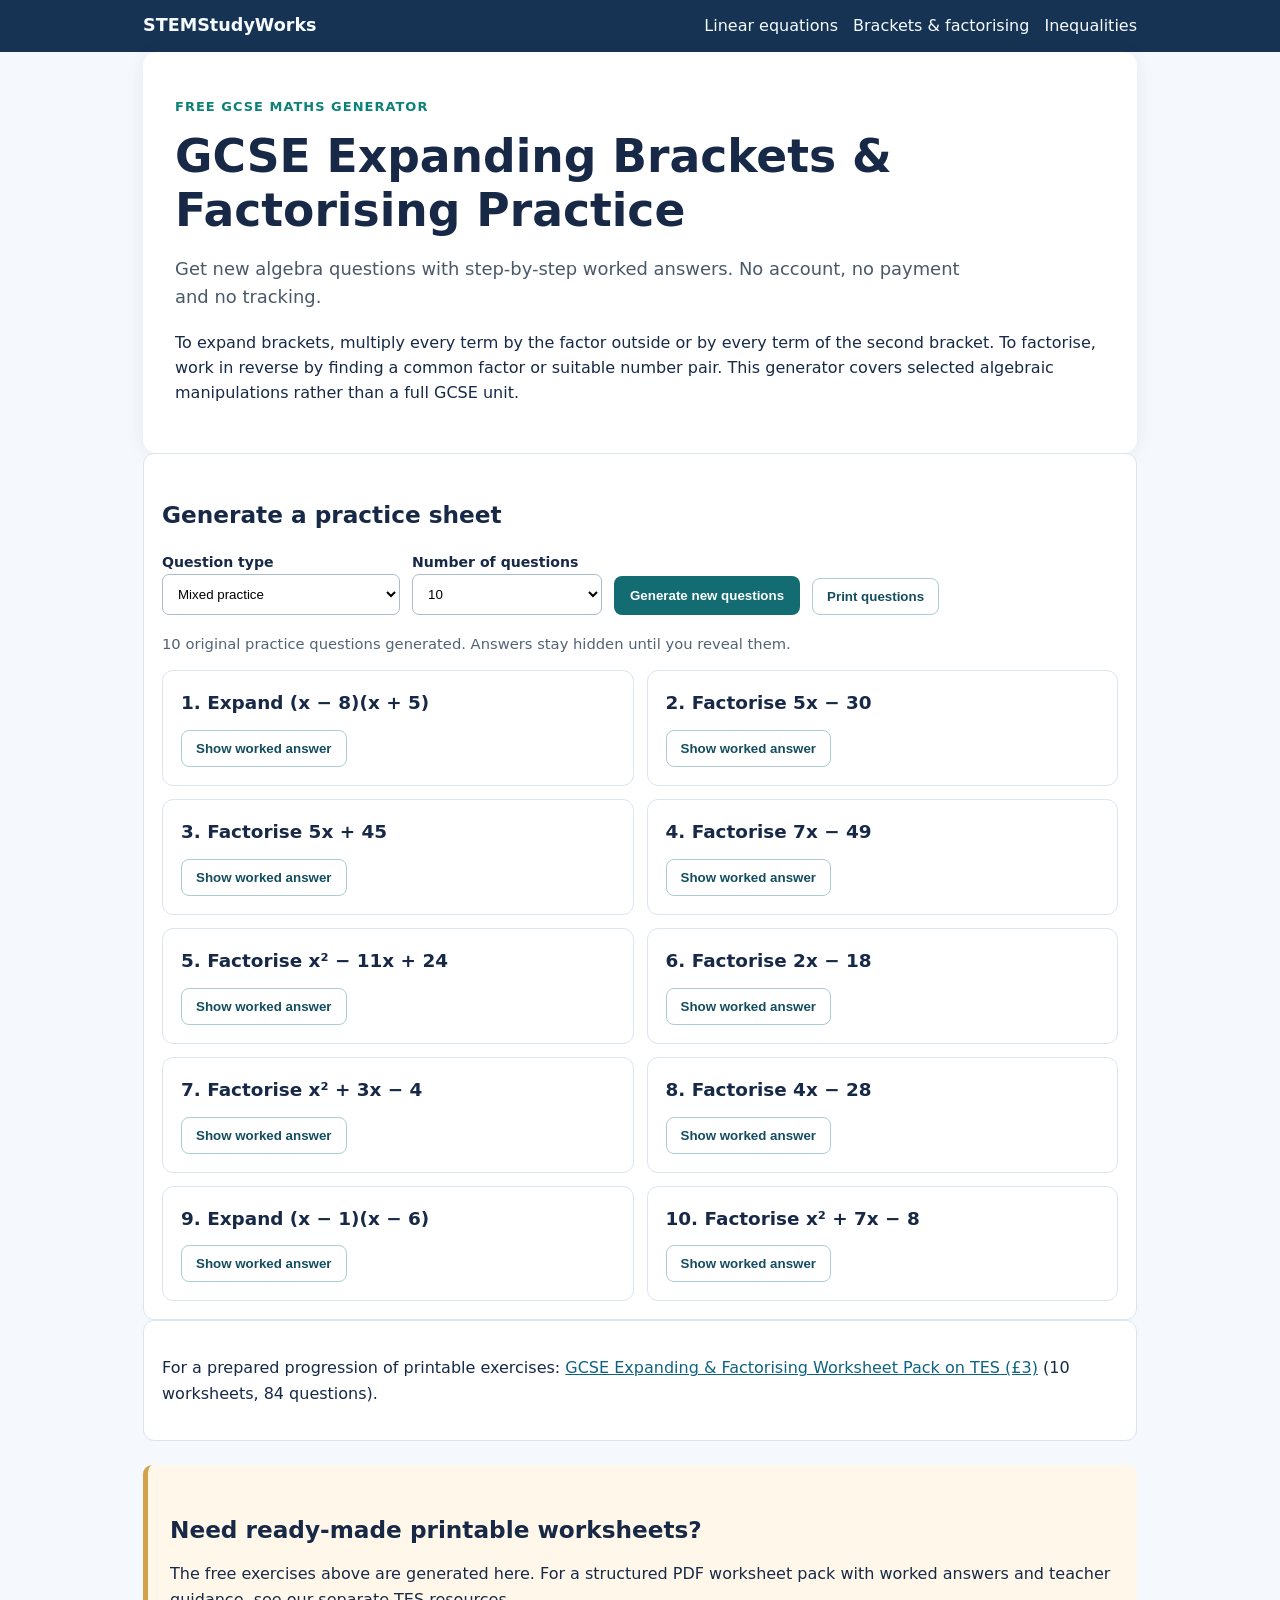
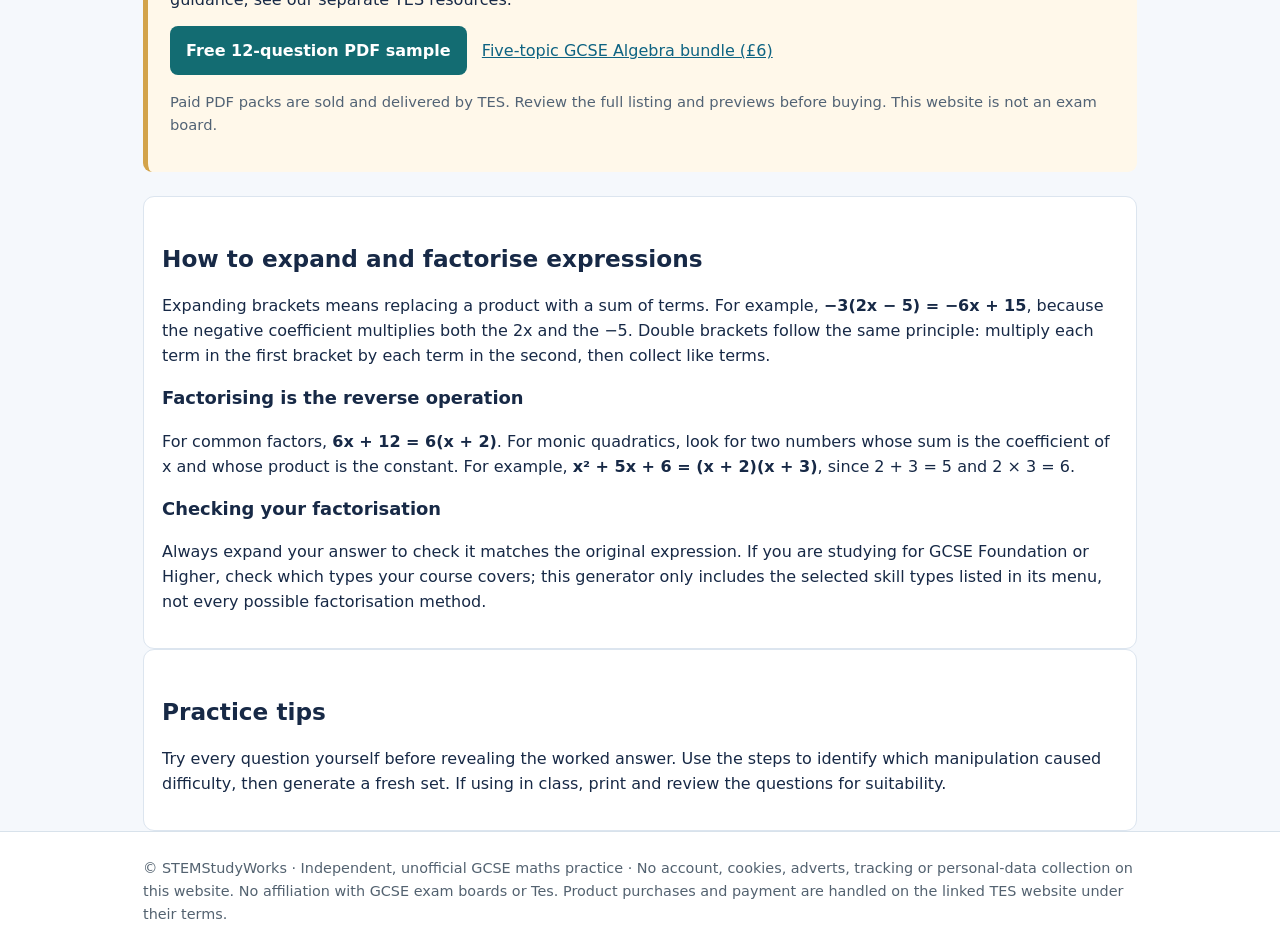
==== expanding-and-factorising/index.html @ 2da57f51 "Add files via upload" ====
<!doctype html><html lang="en-GB"><head><meta charset="utf-8"><meta name="viewport" content="width=device-width,initial-scale=1"><title>GCSE Expanding Brackets &amp; Factorising Practice | STEMStudyWorks</title><meta name="description" content="Generate free expanding brackets and factorising questions with answers for GCSE maths practice and revision. Includes single and double brackets."><meta name="robots" content="index,follow"><link rel="canonical" href="https://wuhao4493-png.github.io/stemstudyworks-practice/expanding-and-factorising/"><meta name="theme-color" content="#163353"><link rel="stylesheet" href="../assets/styles.css"><script defer src="../assets/app.js"></script></head><body><header><div class="wrap"><strong><a href="../index.html">STEMStudyWorks</a></strong><nav aria-label="Main navigation"><a href="../linear-equations/">Linear equations</a><a href="../expanding-and-factorising/">Brackets &amp; factorising</a><a href="../inequalities/">Inequalities</a></nav></div></header><main class="wrap"><section class="hero"><p class="eyebrow">Free GCSE Maths Generator</p><h1>GCSE Expanding Brackets & Factorising Practice</h1><p class="sub">Get new algebra questions with step-by-step worked answers. No account, no payment and no tracking.</p><p>To expand brackets, multiply every term by the factor outside or by every term of the second bracket. To factorise, work in reverse by finding a common factor or suitable number pair. This generator covers selected algebraic manipulations rather than a full GCSE unit.</p></section><section class="panel" data-generator="factor" aria-labelledby="practice-heading"><h2 id="practice-heading">Generate a practice sheet</h2><div class="controls"><div><label for="topic">Question type</label><select id="topic"><option value="mixed">Mixed practice</option><option value="expand-single">Expand one bracket</option><option value="expand-double">Expand double brackets</option><option value="factor-common">Factorise using a common factor</option><option value="factor-quadratic">Factorise monic quadratics</option></select></div><div><label for="count">Number of questions</label><select id="count"><option value="6">6</option><option value="10" selected>10</option><option value="16">16</option></select></div><button id="generate" class="primary">Generate new questions</button><button id="print" class="secondary" type="button">Print questions</button></div><p id="status" role="status" class="muted" aria-live="polite">Creating questions…</p><div id="practice-list" class="problems" aria-live="off"></div></section><section class="panel"><p>For a prepared progression of printable exercises: <a href="https://www.tes.com/teaching-resource/gcse-expanding-and-factorising-worksheets-13551936" rel="noopener">GCSE Expanding &amp; Factorising Worksheet Pack on TES (£3)</a> (10 worksheets, 84 questions).</p></section><section class="cta"><h2>Need ready-made printable worksheets?</h2><p>The free exercises above are generated here. For a structured PDF worksheet pack with worked answers and teacher guidance, see our separate TES resources.</p><p><a class="primary" href="https://www.tes.com/teaching-resource/gcse-linear-equations-free-worksheet-answers-13552716" rel="noopener">Free 12-question PDF sample</a> &nbsp; <a href="https://www.tes.com/teaching-resource/gcse-algebra-worksheets-bundle-with-answers-13552727" rel="noopener">Five-topic GCSE Algebra bundle (£6)</a></p><p class="note">Paid PDF packs are sold and delivered by TES. Review the full listing and previews before buying. This website is not an exam board.</p></section><section class="panel"><h2>How to expand and factorise expressions</h2><p>Expanding brackets means replacing a product with a sum of terms. For example, <strong>−3(2x − 5) = −6x + 15</strong>, because the negative coefficient multiplies both the 2x and the −5. Double brackets follow the same principle: multiply each term in the first bracket by each term in the second, then collect like terms.</p><h3>Factorising is the reverse operation</h3><p>For common factors, <strong>6x + 12 = 6(x + 2)</strong>. For monic quadratics, look for two numbers whose sum is the coefficient of x and whose product is the constant. For example, <strong>x² + 5x + 6 = (x + 2)(x + 3)</strong>, since 2 + 3 = 5 and 2 × 3 = 6.</p><h3>Checking your factorisation</h3><p>Always expand your answer to check it matches the original expression. If you are studying for GCSE Foundation or Higher, check which types your course covers; this generator only includes the selected skill types listed in its menu, not every possible factorisation method.</p></section><section class="panel"><h2>Practice tips</h2><p>Try every question yourself before revealing the worked answer. Use the steps to identify which manipulation caused difficulty, then generate a fresh set. If using in class, print and review the questions for suitability.</p></section></main><footer><div class="wrap">© STEMStudyWorks · Independent, unofficial GCSE maths practice · No account, cookies, adverts, tracking or personal-data collection on this website. No affiliation with GCSE exam boards or Tes. Product purchases and payment are handled on the linked TES website under their terms.</div></footer></body></html>
---- assets/styles.css ----
:root{font-family:system-ui,-apple-system,BlinkMacSystemFont,"Segoe UI",sans-serif;color:#172946;background:#f5f8fc;line-height:1.57}*{box-sizing:border-box}body{margin:0}a{color:#0e6382}a:hover{text-decoration:underline}header{background:#163353;color:#fff;padding:12px 0}header a{color:#f6fbff;text-decoration:none}header .wrap{display:flex;justify-content:space-between;gap:1rem;align-items:center;flex-wrap:wrap}header strong{font-size:1.1rem}nav{display:flex;gap:15px;flex-wrap:wrap}main{padding:2.2rem 0 4rem}.wrap{max-width:1030px;margin:auto;padding:0 18px}.hero{background:#fff;border-radius:14px;padding:32px;box-shadow:0 2px 20px #16335310}.eyebrow{color:#0c8177;text-transform:uppercase;letter-spacing:.08em;font-size:.81rem;font-weight:800}h1{font-size:clamp(1.8rem,4vw,2.85rem);line-height:1.18;margin:.35rem 0 1rem}h2{font-size:1.45rem;margin:1.6rem 0 .8rem}h3{font-size:1.12rem;margin:.4rem 0}.sub{font-size:1.12rem;max-width:790px;color:#4a5969}.grid{display:grid;grid-template-columns:repeat(auto-fit,minmax(230px,1fr));gap:15px}.tile,.panel,.item{background:white;border:1px solid #dce5ef;border-radius:11px;padding:18px}.tile{display:flex;flex-direction:column;gap:8px}.tile a{font-weight:750}.tile p{margin:0;color:#47596b}.tag{display:inline-block;padding:3px 9px;border-radius:15px;background:#d9f2ed;color:#116558;font-size:.78rem;width:max-content;font-weight:700}.primary{display:inline-block;background:#136c72;color:white;text-decoration:none;font-weight:750;border-radius:8px;padding:12px 16px;border:0;cursor:pointer}.primary:hover{background:#0b555a;color:#fff;text-decoration:none}.secondary{background:#fff;color:#134d5f;border:1px solid #adcbd1;border-radius:8px;padding:10px 14px;font-weight:700;cursor:pointer}.cta{margin:1.5rem 0;padding:22px;border-left:5px solid #d3a34a;background:#fff8ea;border-radius:9px}.cta p{margin:.3rem 0 .9rem}.note,.muted{color:#526375;font-size:.92rem}.controls{display:flex;flex-wrap:wrap;align-items:end;gap:12px;margin:1.1rem 0}.controls label{font-weight:650;display:block;font-size:.88rem}.controls select{padding:11px;border:1px solid #abbcca;border-radius:7px;min-width:190px;background:#fff}button:focus-visible,a:focus-visible,select:focus-visible{outline:3px solid #c98c13;outline-offset:3px}.problems{display:grid;grid-template-columns:1fr 1fr;gap:13px}.question{font-size:1.15rem;font-weight:680;white-space:normal;overflow-wrap:anywhere}.answer{margin-top:12px;padding:11px;border-radius:8px;background:#eaf5f2;color:#143f3d}.answer ol{padding-left:22px;margin:5px 0}.item button{margin-top:12px}footer{border-top:1px solid #d8e2eb;background:#fff;padding:25px 0;color:#536270;font-size:.9rem}.sr-only{position:absolute;width:1px;height:1px;padding:0;margin:-1px;overflow:hidden;clip:rect(0,0,0,0);white-space:nowrap;border:0}@media(max-width:640px){.problems{grid-template-columns:1fr}.hero{padding:20px}.wrap{padding:0 15px}}@media print{header,footer,.controls,.cta,.avoid-print{display:none!important}body{background:white;color:black}main{padding:0}.hero{box-shadow:none;padding:0}.item{break-inside:avoid}.problems{grid-template-columns:1fr 1fr}.answer{display:none!important} /* Print questions only, even after revealing answers on screen */h1{font-size:19pt}.sub{font-size:11pt}}
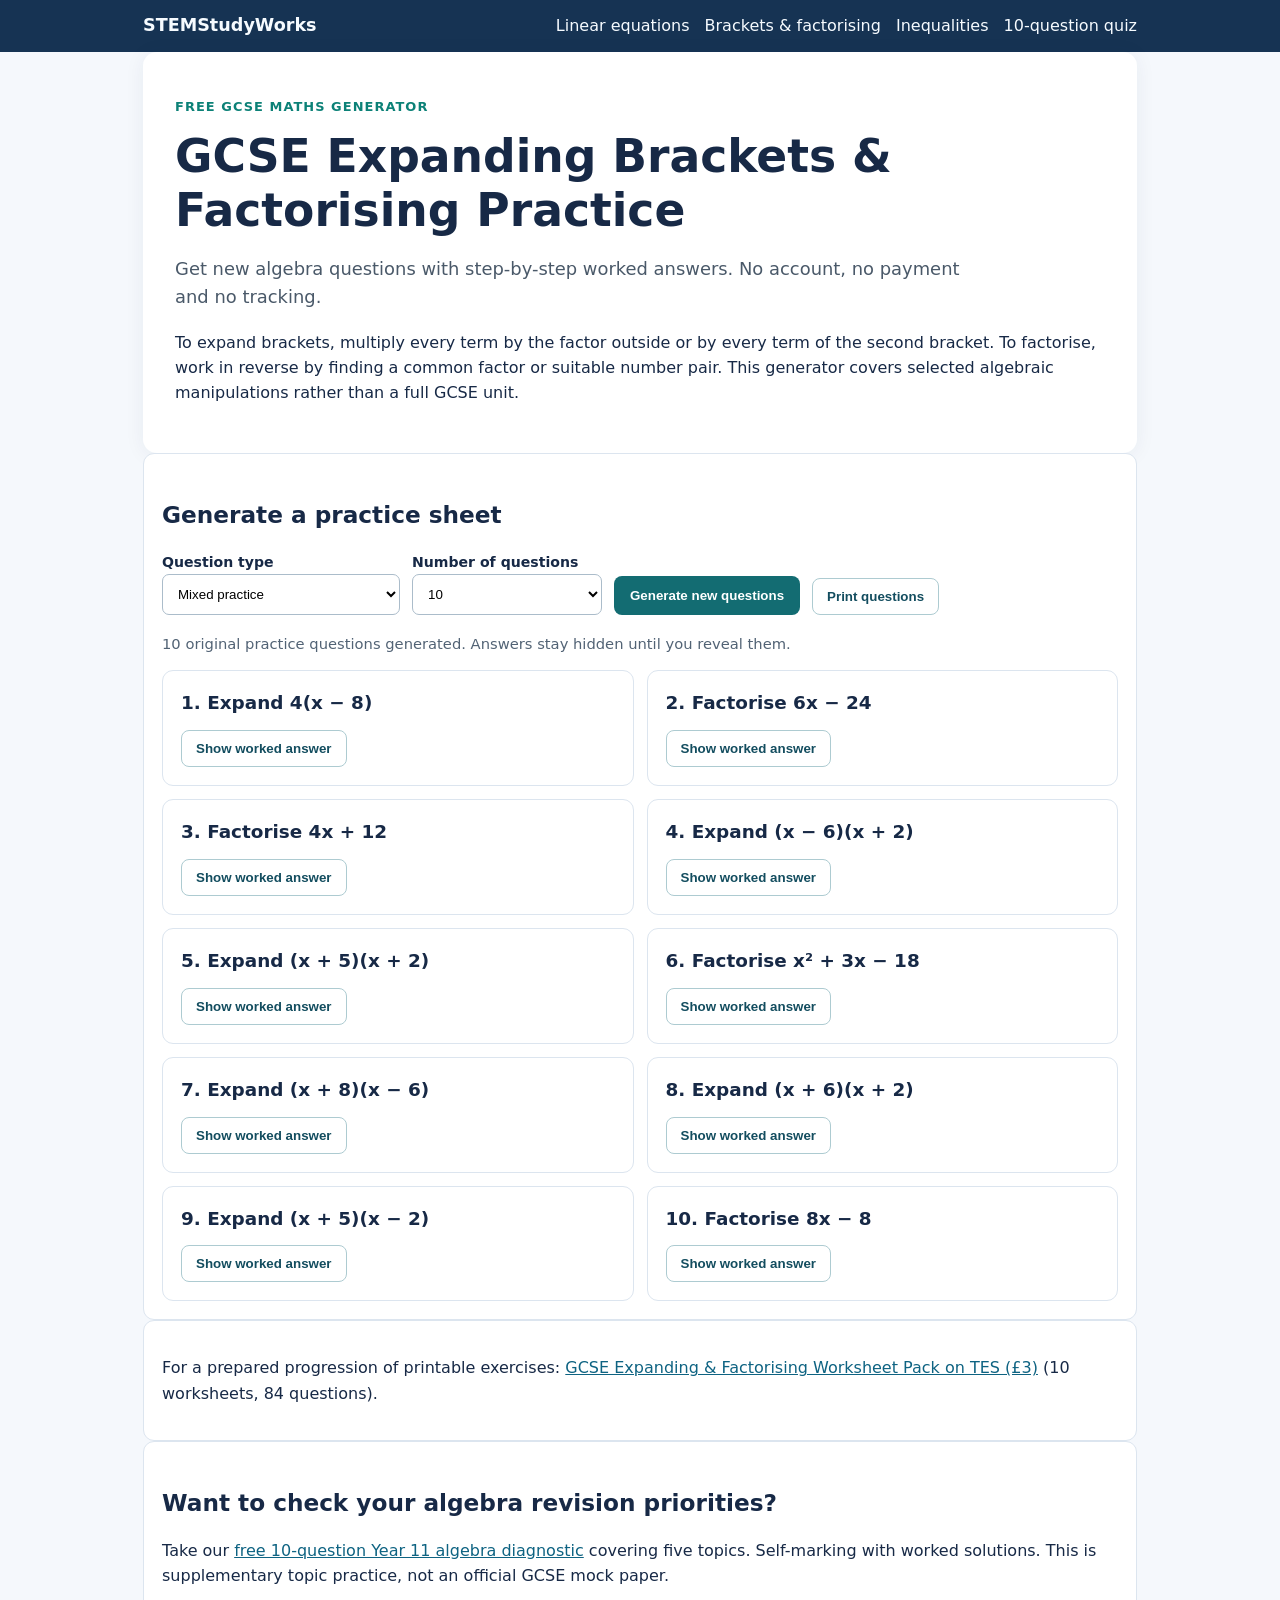
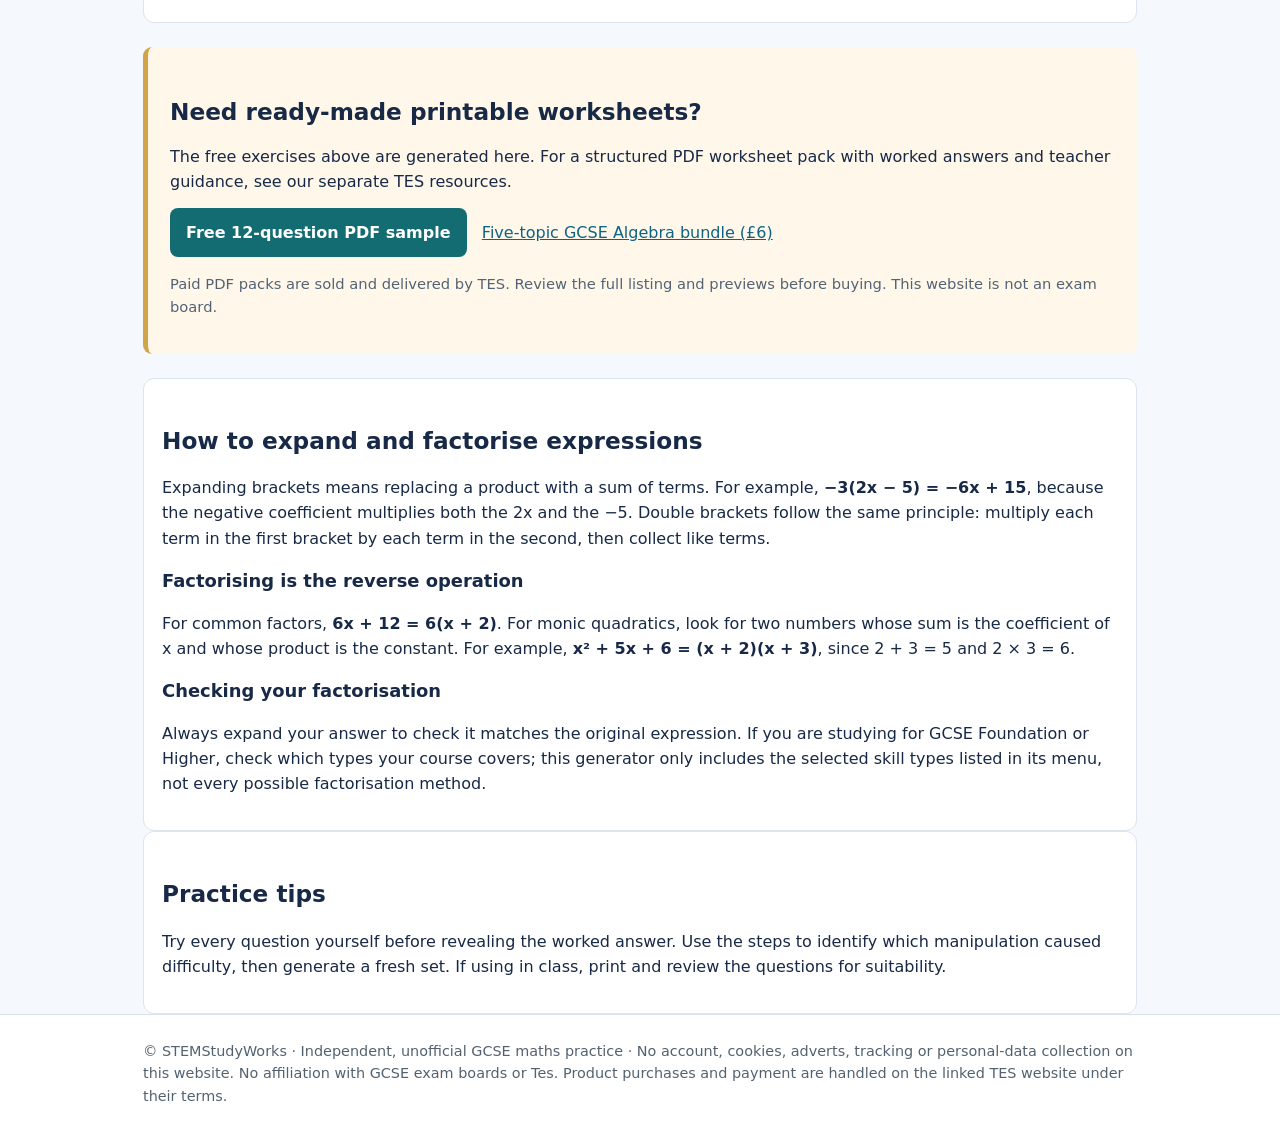
==== commit 407023a1: "Add files via upload" ====
--- a/expanding-and-factorising/index.html
+++ b/expanding-and-factorising/index.html
@@ -1 +1 @@
-<!doctype html><html lang="en-GB"><head><meta charset="utf-8"><meta name="viewport" content="width=device-width,initial-scale=1"><title>GCSE Expanding Brackets &amp; Factorising Practice | STEMStudyWorks</title><meta name="description" content="Generate free expanding brackets and factorising questions with answers for GCSE maths practice and revision. Includes single and double brackets."><meta name="robots" content="index,follow"><link rel="canonical" href="https://wuhao4493-png.github.io/stemstudyworks-practice/expanding-and-factorising/"><meta name="theme-color" content="#163353"><link rel="stylesheet" href="../assets/styles.css"><script defer src="../assets/app.js"></script></head><body><header><div class="wrap"><strong><a href="../index.html">STEMStudyWorks</a></strong><nav aria-label="Main navigation"><a href="../linear-equations/">Linear equations</a><a href="../expanding-and-factorising/">Brackets &amp; factorising</a><a href="../inequalities/">Inequalities</a></nav></div></header><main class="wrap"><section class="hero"><p class="eyebrow">Free GCSE Maths Generator</p><h1>GCSE Expanding Brackets & Factorising Practice</h1><p class="sub">Get new algebra questions with step-by-step worked answers. No account, no payment and no tracking.</p><p>To expand brackets, multiply every term by the factor outside or by every term of the second bracket. To factorise, work in reverse by finding a common factor or suitable number pair. This generator covers selected algebraic manipulations rather than a full GCSE unit.</p></section><section class="panel" data-generator="factor" aria-labelledby="practice-heading"><h2 id="practice-heading">Generate a practice sheet</h2><div class="controls"><div><label for="topic">Question type</label><select id="topic"><option value="mixed">Mixed practice</option><option value="expand-single">Expand one bracket</option><option value="expand-double">Expand double brackets</option><option value="factor-common">Factorise using a common factor</option><option value="factor-quadratic">Factorise monic quadratics</option></select></div><div><label for="count">Number of questions</label><select id="count"><option value="6">6</option><option value="10" selected>10</option><option value="16">16</option></select></div><button id="generate" class="primary">Generate new questions</button><button id="print" class="secondary" type="button">Print questions</button></div><p id="status" role="status" class="muted" aria-live="polite">Creating questions…</p><div id="practice-list" class="problems" aria-live="off"></div></section><section class="panel"><p>For a prepared progression of printable exercises: <a href="https://www.tes.com/teaching-resource/gcse-expanding-and-factorising-worksheets-13551936" rel="noopener">GCSE Expanding &amp; Factorising Worksheet Pack on TES (£3)</a> (10 worksheets, 84 questions).</p></section><section class="cta"><h2>Need ready-made printable worksheets?</h2><p>The free exercises above are generated here. For a structured PDF worksheet pack with worked answers and teacher guidance, see our separate TES resources.</p><p><a class="primary" href="https://www.tes.com/teaching-resource/gcse-linear-equations-free-worksheet-answers-13552716" rel="noopener">Free 12-question PDF sample</a> &nbsp; <a href="https://www.tes.com/teaching-resource/gcse-algebra-worksheets-bundle-with-answers-13552727" rel="noopener">Five-topic GCSE Algebra bundle (£6)</a></p><p class="note">Paid PDF packs are sold and delivered by TES. Review the full listing and previews before buying. This website is not an exam board.</p></section><section class="panel"><h2>How to expand and factorise expressions</h2><p>Expanding brackets means replacing a product with a sum of terms. For example, <strong>−3(2x − 5) = −6x + 15</strong>, because the negative coefficient multiplies both the 2x and the −5. Double brackets follow the same principle: multiply each term in the first bracket by each term in the second, then collect like terms.</p><h3>Factorising is the reverse operation</h3><p>For common factors, <strong>6x + 12 = 6(x + 2)</strong>. For monic quadratics, look for two numbers whose sum is the coefficient of x and whose product is the constant. For example, <strong>x² + 5x + 6 = (x + 2)(x + 3)</strong>, since 2 + 3 = 5 and 2 × 3 = 6.</p><h3>Checking your factorisation</h3><p>Always expand your answer to check it matches the original expression. If you are studying for GCSE Foundation or Higher, check which types your course covers; this generator only includes the selected skill types listed in its menu, not every possible factorisation method.</p></section><section class="panel"><h2>Practice tips</h2><p>Try every question yourself before revealing the worked answer. Use the steps to identify which manipulation caused difficulty, then generate a fresh set. If using in class, print and review the questions for suitability.</p></section></main><footer><div class="wrap">© STEMStudyWorks · Independent, unofficial GCSE maths practice · No account, cookies, adverts, tracking or personal-data collection on this website. No affiliation with GCSE exam boards or Tes. Product purchases and payment are handled on the linked TES website under their terms.</div></footer></body></html>+<!doctype html><html lang="en-GB"><head><meta charset="utf-8"><meta name="viewport" content="width=device-width,initial-scale=1"><title>GCSE Expanding Brackets &amp; Factorising Practice | STEMStudyWorks</title><meta name="description" content="Generate free expanding brackets and factorising questions with answers for GCSE maths practice and revision. Includes single and double brackets."><meta name="robots" content="index,follow"><link rel="canonical" href="https://wuhao4493-png.github.io/stemstudyworks-practice/expanding-and-factorising/"><meta name="theme-color" content="#163353"><link rel="stylesheet" href="../assets/styles.css"><script defer src="../assets/app.js"></script></head><body><header><div class="wrap"><strong><a href="../index.html">STEMStudyWorks</a></strong><nav aria-label="Main navigation"><a href="../linear-equations/">Linear equations</a><a href="../expanding-and-factorising/">Brackets &amp; factorising</a><a href="../inequalities/">Inequalities</a><a href="../year-11-algebra-check/">10-question quiz</a></nav></div></header><main class="wrap"><section class="hero"><p class="eyebrow">Free GCSE Maths Generator</p><h1>GCSE Expanding Brackets & Factorising Practice</h1><p class="sub">Get new algebra questions with step-by-step worked answers. No account, no payment and no tracking.</p><p>To expand brackets, multiply every term by the factor outside or by every term of the second bracket. To factorise, work in reverse by finding a common factor or suitable number pair. This generator covers selected algebraic manipulations rather than a full GCSE unit.</p></section><section class="panel" data-generator="factor" aria-labelledby="practice-heading"><h2 id="practice-heading">Generate a practice sheet</h2><div class="controls"><div><label for="topic">Question type</label><select id="topic"><option value="mixed">Mixed practice</option><option value="expand-single">Expand one bracket</option><option value="expand-double">Expand double brackets</option><option value="factor-common">Factorise using a common factor</option><option value="factor-quadratic">Factorise monic quadratics</option></select></div><div><label for="count">Number of questions</label><select id="count"><option value="6">6</option><option value="10" selected>10</option><option value="16">16</option></select></div><button id="generate" class="primary">Generate new questions</button><button id="print" class="secondary" type="button">Print questions</button></div><p id="status" role="status" class="muted" aria-live="polite">Creating questions…</p><div id="practice-list" class="problems" aria-live="off"></div></section><section class="panel"><p>For a prepared progression of printable exercises: <a href="https://www.tes.com/teaching-resource/gcse-expanding-and-factorising-worksheets-13551936" rel="noopener">GCSE Expanding &amp; Factorising Worksheet Pack on TES (£3)</a> (10 worksheets, 84 questions).</p></section><section class="panel avoid-print"><h2>Want to check your algebra revision priorities?</h2><p>Take our <a href="../year-11-algebra-check/">free 10-question Year 11 algebra diagnostic</a> covering five topics. Self-marking with worked solutions. This is supplementary topic practice, not an official GCSE mock paper.</p></section><section class="cta"><h2>Need ready-made printable worksheets?</h2><p>The free exercises above are generated here. For a structured PDF worksheet pack with worked answers and teacher guidance, see our separate TES resources.</p><p><a class="primary" href="https://www.tes.com/teaching-resource/gcse-linear-equations-free-worksheet-answers-13552716" rel="noopener">Free 12-question PDF sample</a> &nbsp; <a href="https://www.tes.com/teaching-resource/gcse-algebra-worksheets-bundle-with-answers-13552727" rel="noopener">Five-topic GCSE Algebra bundle (£6)</a></p><p class="note">Paid PDF packs are sold and delivered by TES. Review the full listing and previews before buying. This website is not an exam board.</p></section><section class="panel"><h2>How to expand and factorise expressions</h2><p>Expanding brackets means replacing a product with a sum of terms. For example, <strong>−3(2x − 5) = −6x + 15</strong>, because the negative coefficient multiplies both the 2x and the −5. Double brackets follow the same principle: multiply each term in the first bracket by each term in the second, then collect like terms.</p><h3>Factorising is the reverse operation</h3><p>For common factors, <strong>6x + 12 = 6(x + 2)</strong>. For monic quadratics, look for two numbers whose sum is the coefficient of x and whose product is the constant. For example, <strong>x² + 5x + 6 = (x + 2)(x + 3)</strong>, since 2 + 3 = 5 and 2 × 3 = 6.</p><h3>Checking your factorisation</h3><p>Always expand your answer to check it matches the original expression. If you are studying for GCSE Foundation or Higher, check which types your course covers; this generator only includes the selected skill types listed in its menu, not every possible factorisation method.</p></section><section class="panel"><h2>Practice tips</h2><p>Try every question yourself before revealing the worked answer. Use the steps to identify which manipulation caused difficulty, then generate a fresh set. If using in class, print and review the questions for suitability.</p></section></main><footer><div class="wrap">© STEMStudyWorks · Independent, unofficial GCSE maths practice · No account, cookies, adverts, tracking or personal-data collection on this website. No affiliation with GCSE exam boards or Tes. Product purchases and payment are handled on the linked TES website under their terms.</div></footer></body></html>
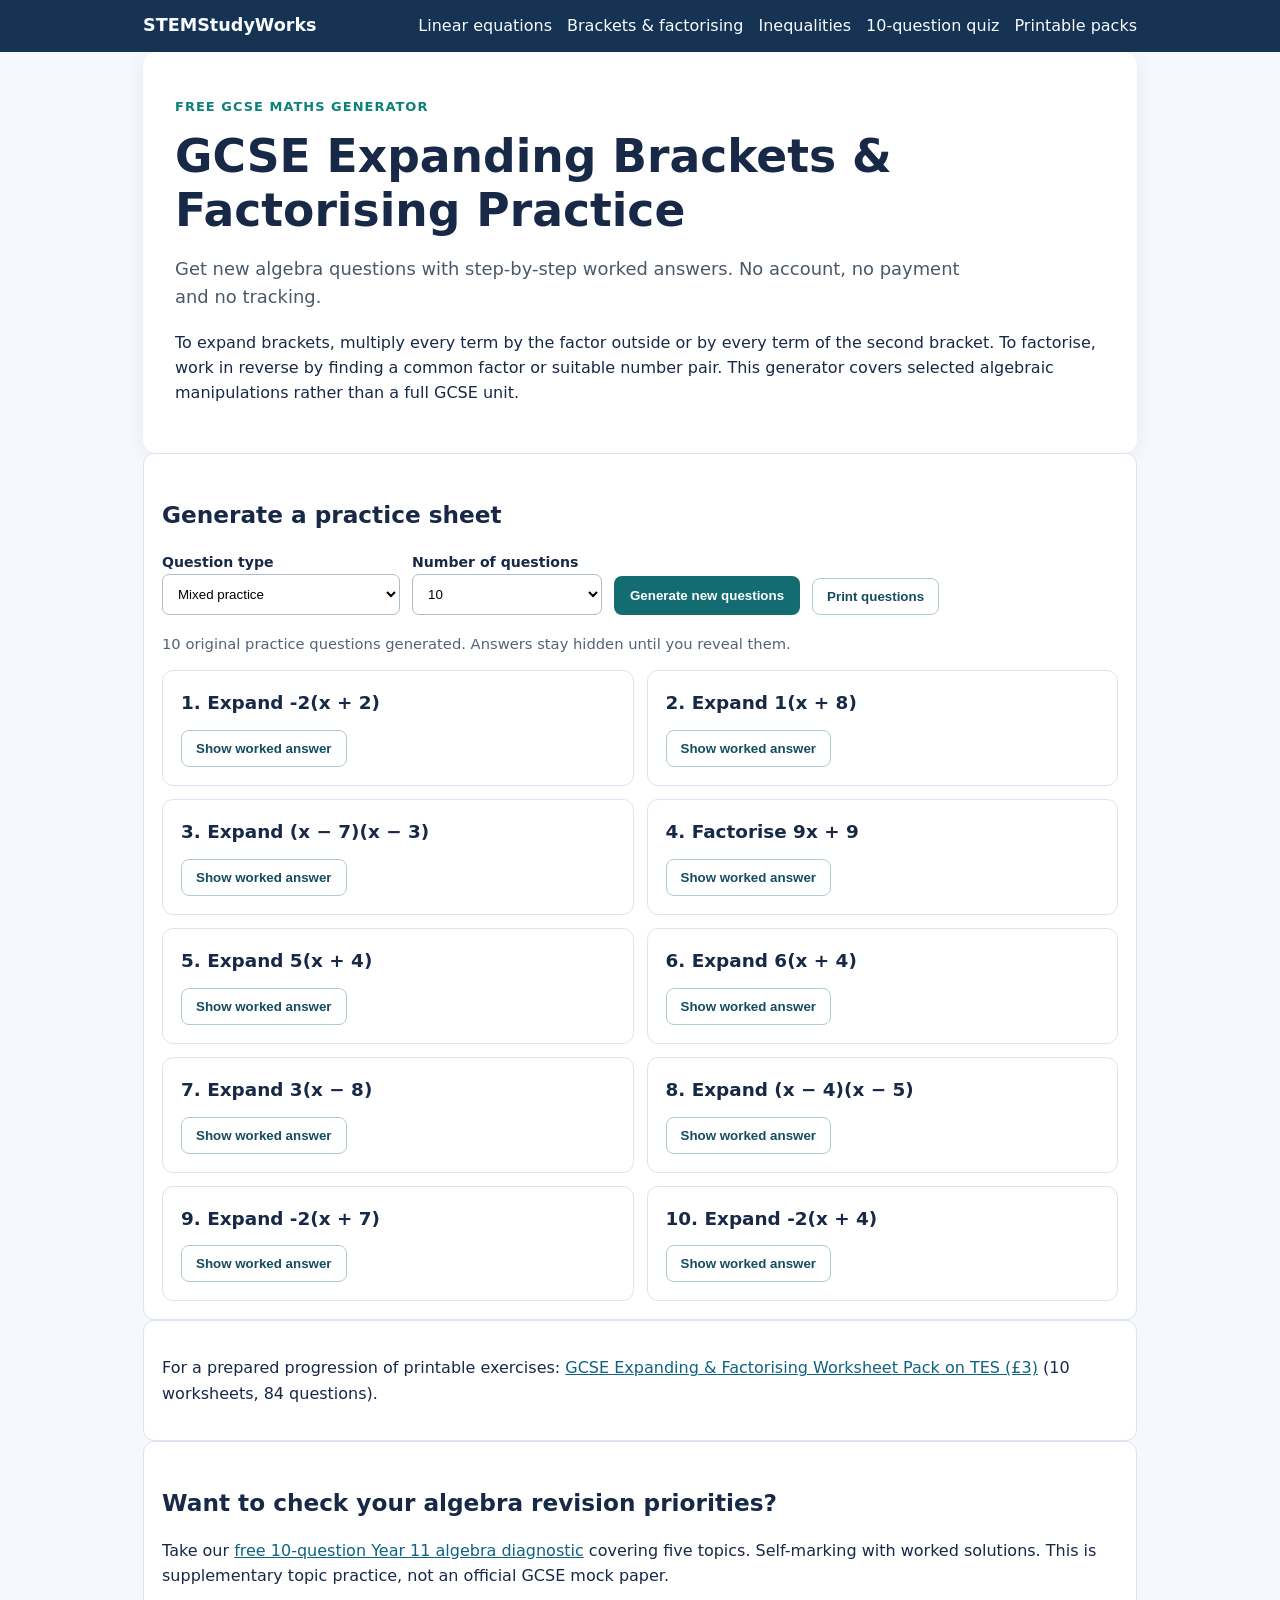
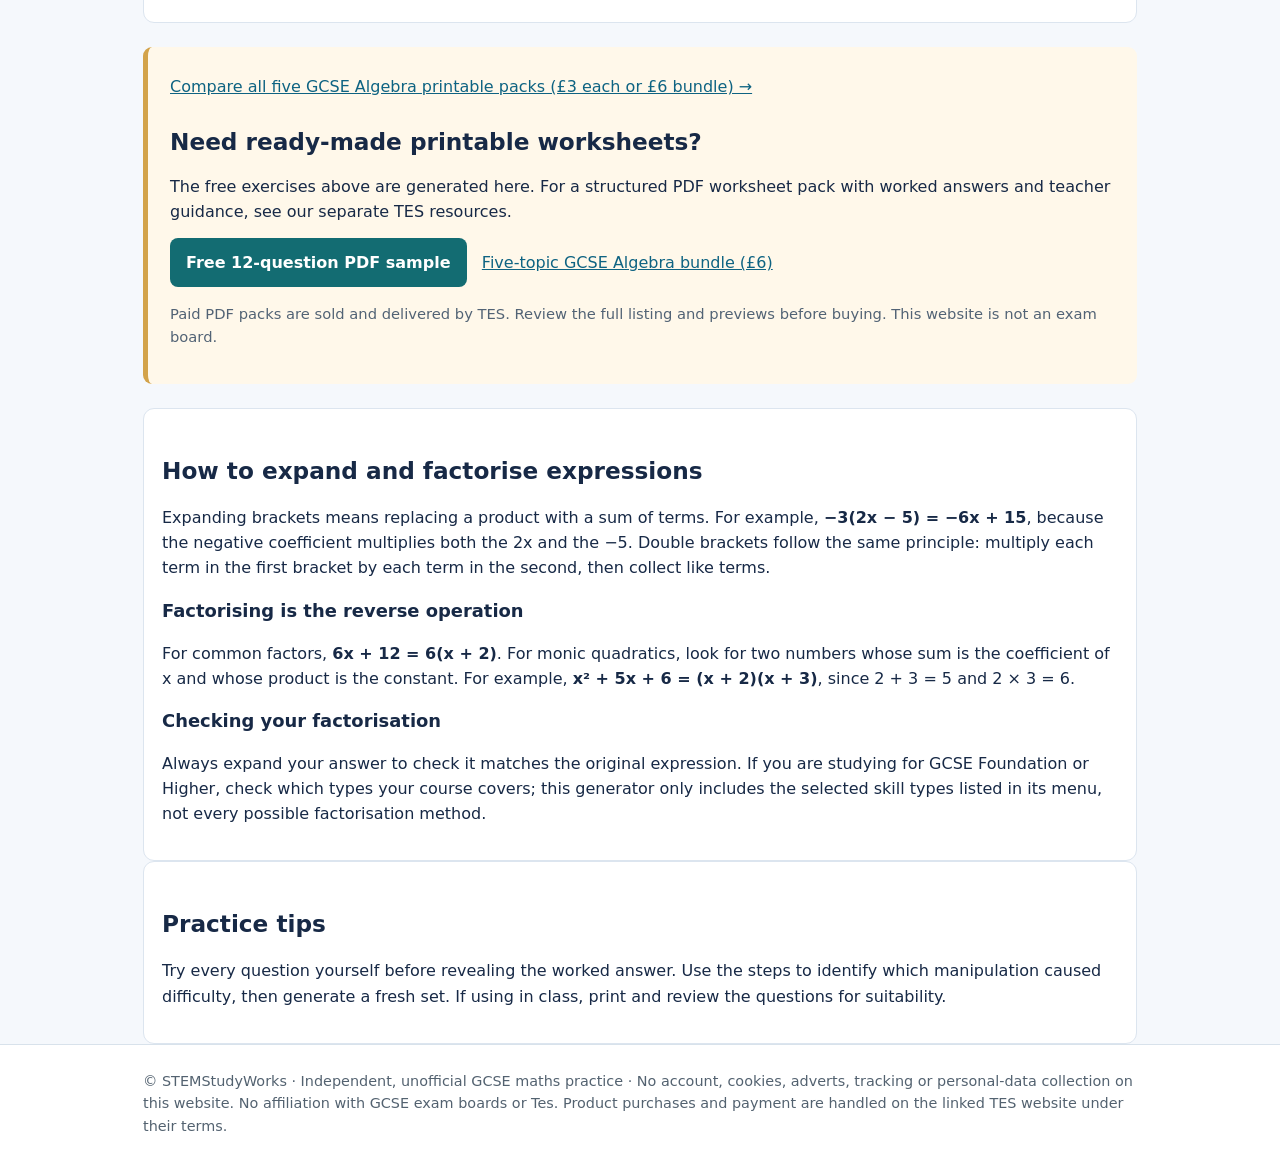
==== commit 3db7a566: "Add files via upload" ====
--- a/expanding-and-factorising/index.html
+++ b/expanding-and-factorising/index.html
@@ -1 +1 @@
-<!doctype html><html lang="en-GB"><head><meta charset="utf-8"><meta name="viewport" content="width=device-width,initial-scale=1"><title>GCSE Expanding Brackets &amp; Factorising Practice | STEMStudyWorks</title><meta name="description" content="Generate free expanding brackets and factorising questions with answers for GCSE maths practice and revision. Includes single and double brackets."><meta name="robots" content="index,follow"><link rel="canonical" href="https://wuhao4493-png.github.io/stemstudyworks-practice/expanding-and-factorising/"><meta name="theme-color" content="#163353"><link rel="stylesheet" href="../assets/styles.css"><script defer src="../assets/app.js"></script></head><body><header><div class="wrap"><strong><a href="../index.html">STEMStudyWorks</a></strong><nav aria-label="Main navigation"><a href="../linear-equations/">Linear equations</a><a href="../expanding-and-factorising/">Brackets &amp; factorising</a><a href="../inequalities/">Inequalities</a><a href="../year-11-algebra-check/">10-question quiz</a></nav></div></header><main class="wrap"><section class="hero"><p class="eyebrow">Free GCSE Maths Generator</p><h1>GCSE Expanding Brackets & Factorising Practice</h1><p class="sub">Get new algebra questions with step-by-step worked answers. No account, no payment and no tracking.</p><p>To expand brackets, multiply every term by the factor outside or by every term of the second bracket. To factorise, work in reverse by finding a common factor or suitable number pair. This generator covers selected algebraic manipulations rather than a full GCSE unit.</p></section><section class="panel" data-generator="factor" aria-labelledby="practice-heading"><h2 id="practice-heading">Generate a practice sheet</h2><div class="controls"><div><label for="topic">Question type</label><select id="topic"><option value="mixed">Mixed practice</option><option value="expand-single">Expand one bracket</option><option value="expand-double">Expand double brackets</option><option value="factor-common">Factorise using a common factor</option><option value="factor-quadratic">Factorise monic quadratics</option></select></div><div><label for="count">Number of questions</label><select id="count"><option value="6">6</option><option value="10" selected>10</option><option value="16">16</option></select></div><button id="generate" class="primary">Generate new questions</button><button id="print" class="secondary" type="button">Print questions</button></div><p id="status" role="status" class="muted" aria-live="polite">Creating questions…</p><div id="practice-list" class="problems" aria-live="off"></div></section><section class="panel"><p>For a prepared progression of printable exercises: <a href="https://www.tes.com/teaching-resource/gcse-expanding-and-factorising-worksheets-13551936" rel="noopener">GCSE Expanding &amp; Factorising Worksheet Pack on TES (£3)</a> (10 worksheets, 84 questions).</p></section><section class="panel avoid-print"><h2>Want to check your algebra revision priorities?</h2><p>Take our <a href="../year-11-algebra-check/">free 10-question Year 11 algebra diagnostic</a> covering five topics. Self-marking with worked solutions. This is supplementary topic practice, not an official GCSE mock paper.</p></section><section class="cta"><h2>Need ready-made printable worksheets?</h2><p>The free exercises above are generated here. For a structured PDF worksheet pack with worked answers and teacher guidance, see our separate TES resources.</p><p><a class="primary" href="https://www.tes.com/teaching-resource/gcse-linear-equations-free-worksheet-answers-13552716" rel="noopener">Free 12-question PDF sample</a> &nbsp; <a href="https://www.tes.com/teaching-resource/gcse-algebra-worksheets-bundle-with-answers-13552727" rel="noopener">Five-topic GCSE Algebra bundle (£6)</a></p><p class="note">Paid PDF packs are sold and delivered by TES. Review the full listing and previews before buying. This website is not an exam board.</p></section><section class="panel"><h2>How to expand and factorise expressions</h2><p>Expanding brackets means replacing a product with a sum of terms. For example, <strong>−3(2x − 5) = −6x + 15</strong>, because the negative coefficient multiplies both the 2x and the −5. Double brackets follow the same principle: multiply each term in the first bracket by each term in the second, then collect like terms.</p><h3>Factorising is the reverse operation</h3><p>For common factors, <strong>6x + 12 = 6(x + 2)</strong>. For monic quadratics, look for two numbers whose sum is the coefficient of x and whose product is the constant. For example, <strong>x² + 5x + 6 = (x + 2)(x + 3)</strong>, since 2 + 3 = 5 and 2 × 3 = 6.</p><h3>Checking your factorisation</h3><p>Always expand your answer to check it matches the original expression. If you are studying for GCSE Foundation or Higher, check which types your course covers; this generator only includes the selected skill types listed in its menu, not every possible factorisation method.</p></section><section class="panel"><h2>Practice tips</h2><p>Try every question yourself before revealing the worked answer. Use the steps to identify which manipulation caused difficulty, then generate a fresh set. If using in class, print and review the questions for suitability.</p></section></main><footer><div class="wrap">© STEMStudyWorks · Independent, unofficial GCSE maths practice · No account, cookies, adverts, tracking or personal-data collection on this website. No affiliation with GCSE exam boards or Tes. Product purchases and payment are handled on the linked TES website under their terms.</div></footer></body></html>+<!doctype html><html lang="en-GB"><head><meta charset="utf-8"><meta name="viewport" content="width=device-width,initial-scale=1"><title>GCSE Expanding Brackets &amp; Factorising Practice | STEMStudyWorks</title><meta name="description" content="Generate free expanding brackets and factorising questions with answers for GCSE maths practice and revision. Includes single and double brackets."><meta name="robots" content="index,follow"><link rel="canonical" href="https://wuhao4493-png.github.io/stemstudyworks-practice/expanding-and-factorising/"><meta name="theme-color" content="#163353"><link rel="stylesheet" href="../assets/styles.css"><script defer src="../assets/app.js"></script></head><body><header><div class="wrap"><strong><a href="../index.html">STEMStudyWorks</a></strong><nav aria-label="Main navigation"><a href="../linear-equations/">Linear equations</a><a href="../expanding-and-factorising/">Brackets &amp; factorising</a><a href="../inequalities/">Inequalities</a><a href="../year-11-algebra-check/">10-question quiz</a><a href="../gcse-algebra-worksheets/">Printable packs</a></nav></div></header><main class="wrap"><section class="hero"><p class="eyebrow">Free GCSE Maths Generator</p><h1>GCSE Expanding Brackets & Factorising Practice</h1><p class="sub">Get new algebra questions with step-by-step worked answers. No account, no payment and no tracking.</p><p>To expand brackets, multiply every term by the factor outside or by every term of the second bracket. To factorise, work in reverse by finding a common factor or suitable number pair. This generator covers selected algebraic manipulations rather than a full GCSE unit.</p></section><section class="panel" data-generator="factor" aria-labelledby="practice-heading"><h2 id="practice-heading">Generate a practice sheet</h2><div class="controls"><div><label for="topic">Question type</label><select id="topic"><option value="mixed">Mixed practice</option><option value="expand-single">Expand one bracket</option><option value="expand-double">Expand double brackets</option><option value="factor-common">Factorise using a common factor</option><option value="factor-quadratic">Factorise monic quadratics</option></select></div><div><label for="count">Number of questions</label><select id="count"><option value="6">6</option><option value="10" selected>10</option><option value="16">16</option></select></div><button id="generate" class="primary">Generate new questions</button><button id="print" class="secondary" type="button">Print questions</button></div><p id="status" role="status" class="muted" aria-live="polite">Creating questions…</p><div id="practice-list" class="problems" aria-live="off"></div></section><section class="panel"><p>For a prepared progression of printable exercises: <a href="https://www.tes.com/teaching-resource/gcse-expanding-and-factorising-worksheets-13551936" rel="noopener">GCSE Expanding &amp; Factorising Worksheet Pack on TES (£3)</a> (10 worksheets, 84 questions).</p></section><section class="panel avoid-print"><h2>Want to check your algebra revision priorities?</h2><p>Take our <a href="../year-11-algebra-check/">free 10-question Year 11 algebra diagnostic</a> covering five topics. Self-marking with worked solutions. This is supplementary topic practice, not an official GCSE mock paper.</p></section><section class="cta"><p><a href="../gcse-algebra-worksheets/">Compare all five GCSE Algebra printable packs (£3 each or £6 bundle) →</a></p><h2>Need ready-made printable worksheets?</h2><p>The free exercises above are generated here. For a structured PDF worksheet pack with worked answers and teacher guidance, see our separate TES resources.</p><p><a class="primary" href="https://www.tes.com/teaching-resource/gcse-linear-equations-free-worksheet-answers-13552716" rel="noopener">Free 12-question PDF sample</a> &nbsp; <a href="https://www.tes.com/teaching-resource/gcse-algebra-worksheets-bundle-with-answers-13552727" rel="noopener">Five-topic GCSE Algebra bundle (£6)</a></p><p class="note">Paid PDF packs are sold and delivered by TES. Review the full listing and previews before buying. This website is not an exam board.</p></section><section class="panel"><h2>How to expand and factorise expressions</h2><p>Expanding brackets means replacing a product with a sum of terms. For example, <strong>−3(2x − 5) = −6x + 15</strong>, because the negative coefficient multiplies both the 2x and the −5. Double brackets follow the same principle: multiply each term in the first bracket by each term in the second, then collect like terms.</p><h3>Factorising is the reverse operation</h3><p>For common factors, <strong>6x + 12 = 6(x + 2)</strong>. For monic quadratics, look for two numbers whose sum is the coefficient of x and whose product is the constant. For example, <strong>x² + 5x + 6 = (x + 2)(x + 3)</strong>, since 2 + 3 = 5 and 2 × 3 = 6.</p><h3>Checking your factorisation</h3><p>Always expand your answer to check it matches the original expression. If you are studying for GCSE Foundation or Higher, check which types your course covers; this generator only includes the selected skill types listed in its menu, not every possible factorisation method.</p></section><section class="panel"><h2>Practice tips</h2><p>Try every question yourself before revealing the worked answer. Use the steps to identify which manipulation caused difficulty, then generate a fresh set. If using in class, print and review the questions for suitability.</p></section></main><footer><div class="wrap">© STEMStudyWorks · Independent, unofficial GCSE maths practice · No account, cookies, adverts, tracking or personal-data collection on this website. No affiliation with GCSE exam boards or Tes. Product purchases and payment are handled on the linked TES website under their terms.</div></footer></body></html>
